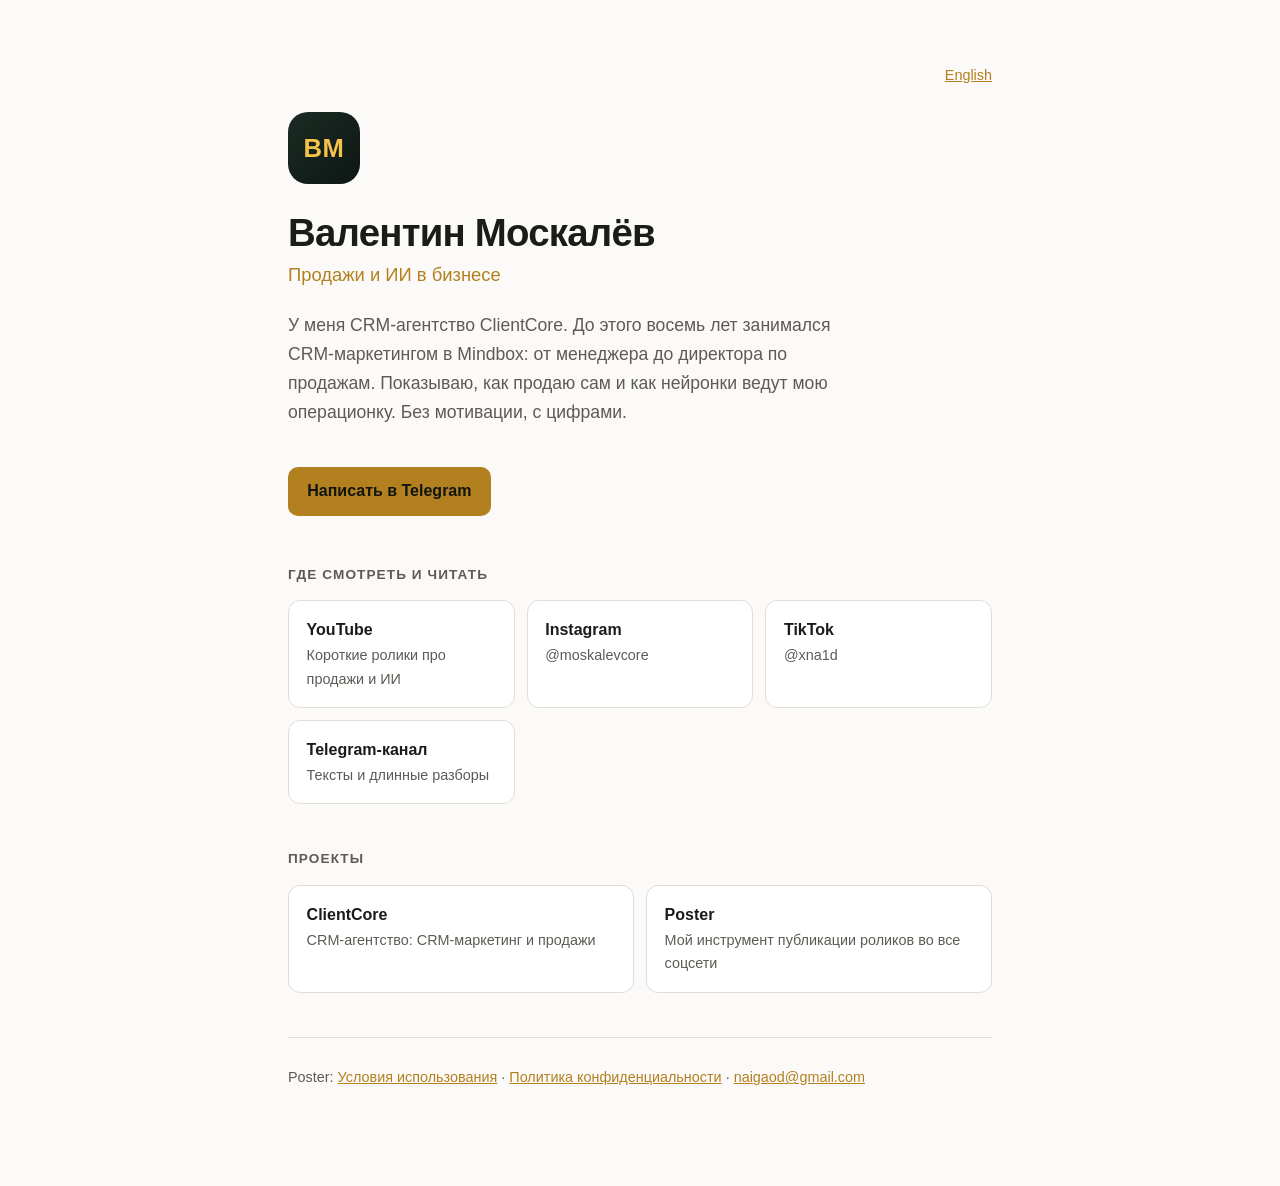
==== ru/index.html @ 88b95c16 "Личный лендинг, русская копия на xna1d.ru, Poster на poster.html Главная - про Валентина: соцсети, п" ====
<!DOCTYPE html>
<html lang="ru">
<head>
<meta charset="utf-8">
<meta name="viewport" content="width=device-width, initial-scale=1">
<title>Валентин Москалёв — продажи и ИИ в бизнесе</title>
<meta name="description" content="Валентин Москалёв: CRM-агентство ClientCore, продажи и ИИ в бизнесе. Ролики, тексты и контакты.">
<link rel="alternate" hreflang="en" href="https://xna1d.com/">
<link rel="alternate" hreflang="ru" href="https://xna1d.ru/">
<style>
  :root { --bg:#fbfaf8; --fg:#1b1b19; --muted:#5d5b55; --rule:#e2ded6; --acc:#b3801f; --card:#fff; }
  @media (prefers-color-scheme: dark) { :root:not([data-theme="light"]) { --bg:#12140f; --fg:#eceadf; --muted:#a3a093; --rule:#2c2f26; --acc:#e0b055; --card:#191c15; } }
  * { box-sizing: border-box; }
  body { margin:0; background:var(--bg); color:var(--fg); font:16px/1.65 -apple-system,BlinkMacSystemFont,"Segoe UI",Helvetica,Arial,sans-serif; }
  main { max-width: 46rem; margin:0 auto; padding: 4rem 16px 6rem; }
  .lang { text-align:right; font-size:.9rem; margin:0 0 1.5rem; }
  .mono { width:72px; height:72px; border-radius:20px; display:grid; place-items:center; margin-bottom:1.75rem;
          background:linear-gradient(135deg,#1b2b24,#0e1713); color:#f5c24a; font-weight:700; font-size:1.6rem; letter-spacing:.02em; }
  h1 { font-size:2.4rem; line-height:1.1; margin:0 0 .4rem; letter-spacing:-.02em; }
  .role { font-size:1.15rem; color:var(--acc); margin:0 0 1.25rem; }
  .lede { font-size:1.1rem; color:var(--muted); margin:0 0 2.5rem; max-width:36rem; }
  h2 { font-size:.85rem; text-transform:uppercase; letter-spacing:.08em; color:var(--muted); margin:0 0 .9rem; font-weight:600; }
  .grid { display:grid; grid-template-columns:repeat(auto-fit,minmax(13.5rem,1fr)); gap:.75rem; margin-bottom:2.75rem; }
  .card { display:block; background:var(--card); border:1px solid var(--rule); border-radius:12px; padding:1rem 1.1rem;
          color:var(--fg); text-decoration:none; transition:border-color .15s; }
  .card:hover, .card:focus-visible { border-color:var(--acc); }
  .card:focus-visible { outline:2px solid var(--acc); outline-offset:2px; }
  .card strong { display:block; font-size:1rem; }
  .card span { display:block; color:var(--muted); font-size:.9rem; }
  .cta { display:inline-block; background:var(--acc); color:#12140f; text-decoration:none; font-weight:600;
         border-radius:10px; padding:.7rem 1.2rem; margin:0 0 3rem; }
  .cta:focus-visible { outline:2px solid var(--fg); outline-offset:2px; }
  footer { padding-top:1.75rem; border-top:1px solid var(--rule); color:var(--muted); font-size:.9rem; }
  a { color:var(--acc); }
  @media (prefers-reduced-motion: reduce) { .card { transition:none; } }
</style>
</head>
<body>
<main>
  <nav class="lang"><a href="https://xna1d.com/" hreflang="en" lang="en">English</a></nav>
  <div class="mono" aria-hidden="true">ВМ</div>

  <h1>Валентин Москалёв</h1>
  <p class="role">Продажи и ИИ в бизнесе</p>
  <p class="lede">У меня CRM-агентство ClientCore. До этого восемь лет занимался CRM-маркетингом в Mindbox: от менеджера до директора по продажам. Показываю, как продаю сам и как нейронки ведут мою операционку. Без мотивации, с цифрами.</p>

  <a class="cta" href="https://t.me/clientcore">Написать в Telegram</a>

  <h2>Где смотреть и читать</h2>
  <div class="grid">
    <a class="card" href="https://www.youtube.com/@no1za"><strong>YouTube</strong><span>Короткие ролики про продажи и ИИ</span></a>
    <a class="card" href="https://www.instagram.com/moskalevcore/"><strong>Instagram</strong><span>@moskalevcore</span></a>
    <a class="card" href="https://www.tiktok.com/@xna1d"><strong>TikTok</strong><span>@xna1d</span></a>
    <a class="card" href="https://t.me/digitalnomadlive"><strong>Telegram-канал</strong><span>Тексты и длинные разборы</span></a>
  </div>

  <h2>Проекты</h2>
  <div class="grid">
    <a class="card" href="https://clientcore.ru/"><strong>ClientCore</strong><span>CRM-агентство: CRM-маркетинг и продажи</span></a>
    <a class="card" href="poster.html"><strong>Poster</strong><span>Мой инструмент публикации роликов во все соцсети</span></a>
  </div>

  <footer>
    Poster: <a href="terms.html">Условия использования</a> · <a href="privacy.html">Политика конфиденциальности</a> · <a href="mailto:naigaod@gmail.com">naigaod@gmail.com</a>
  </footer>
</main>
</body>
</html>
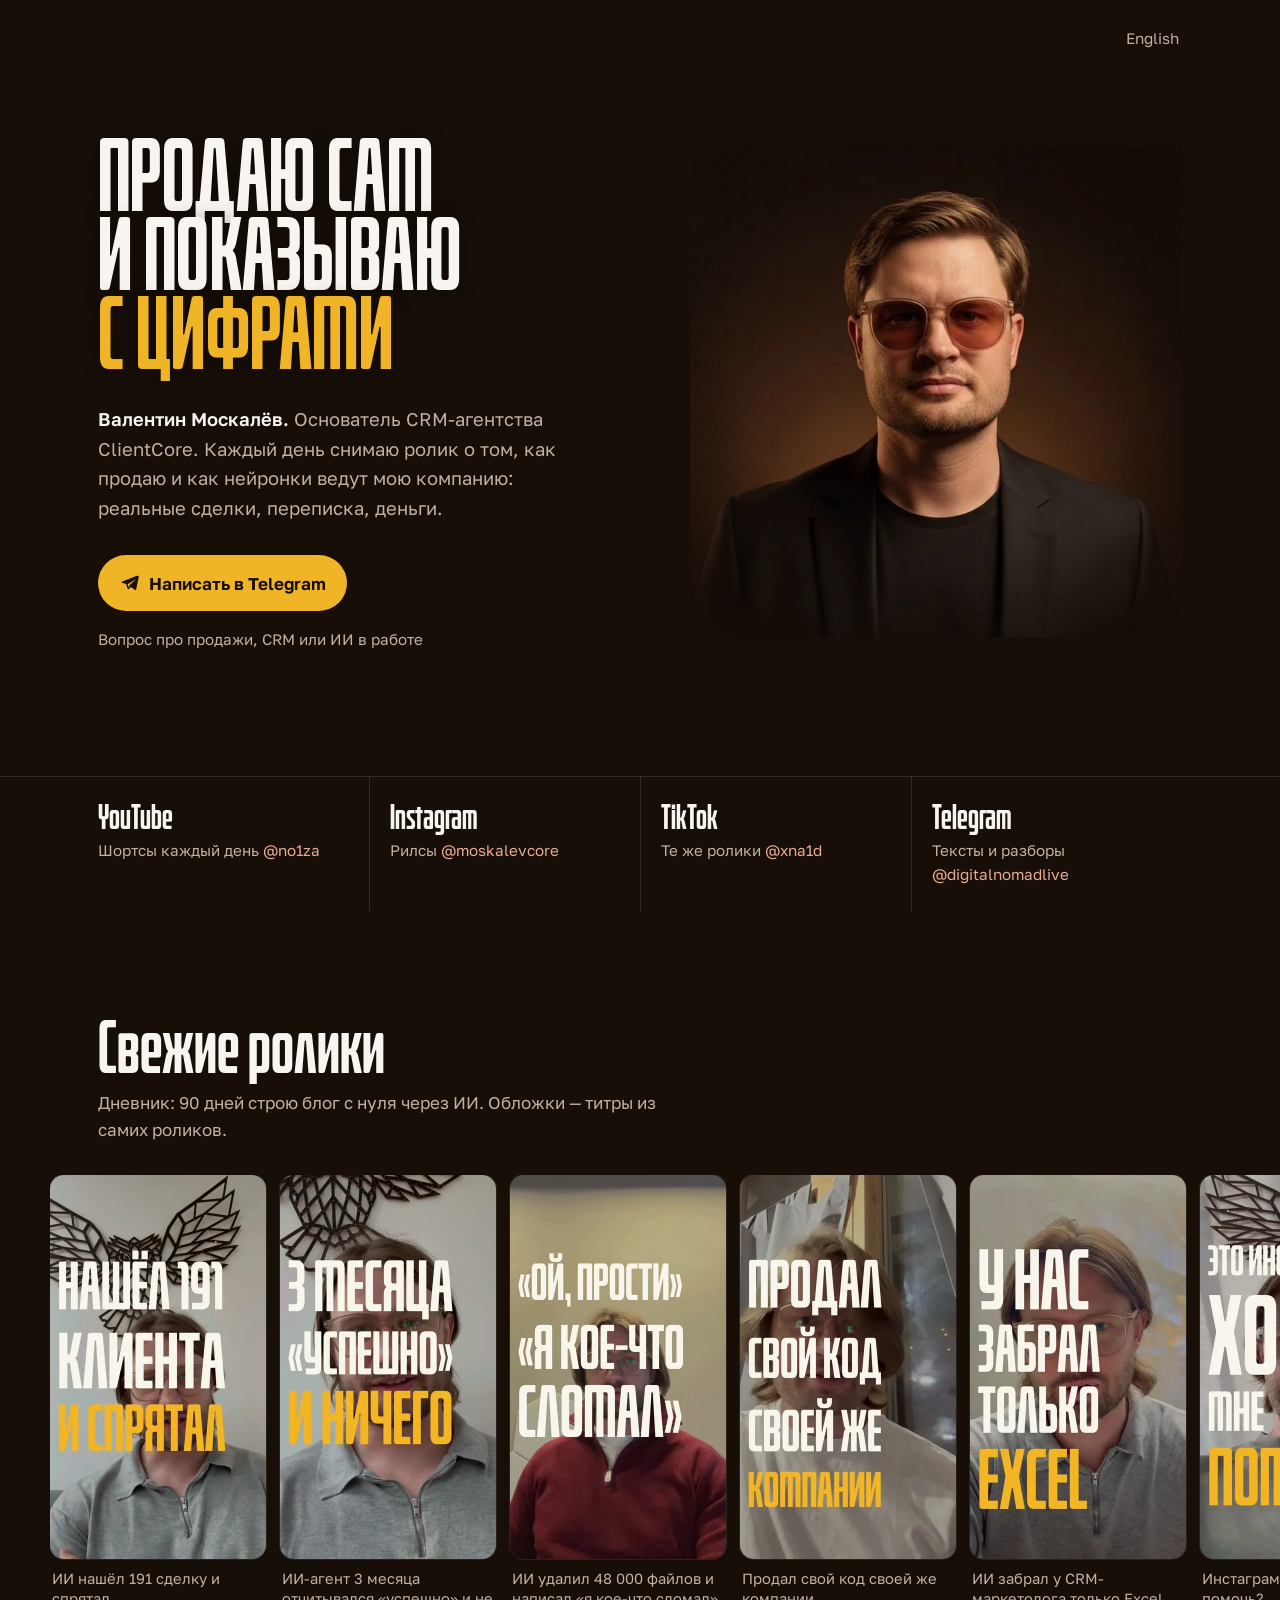
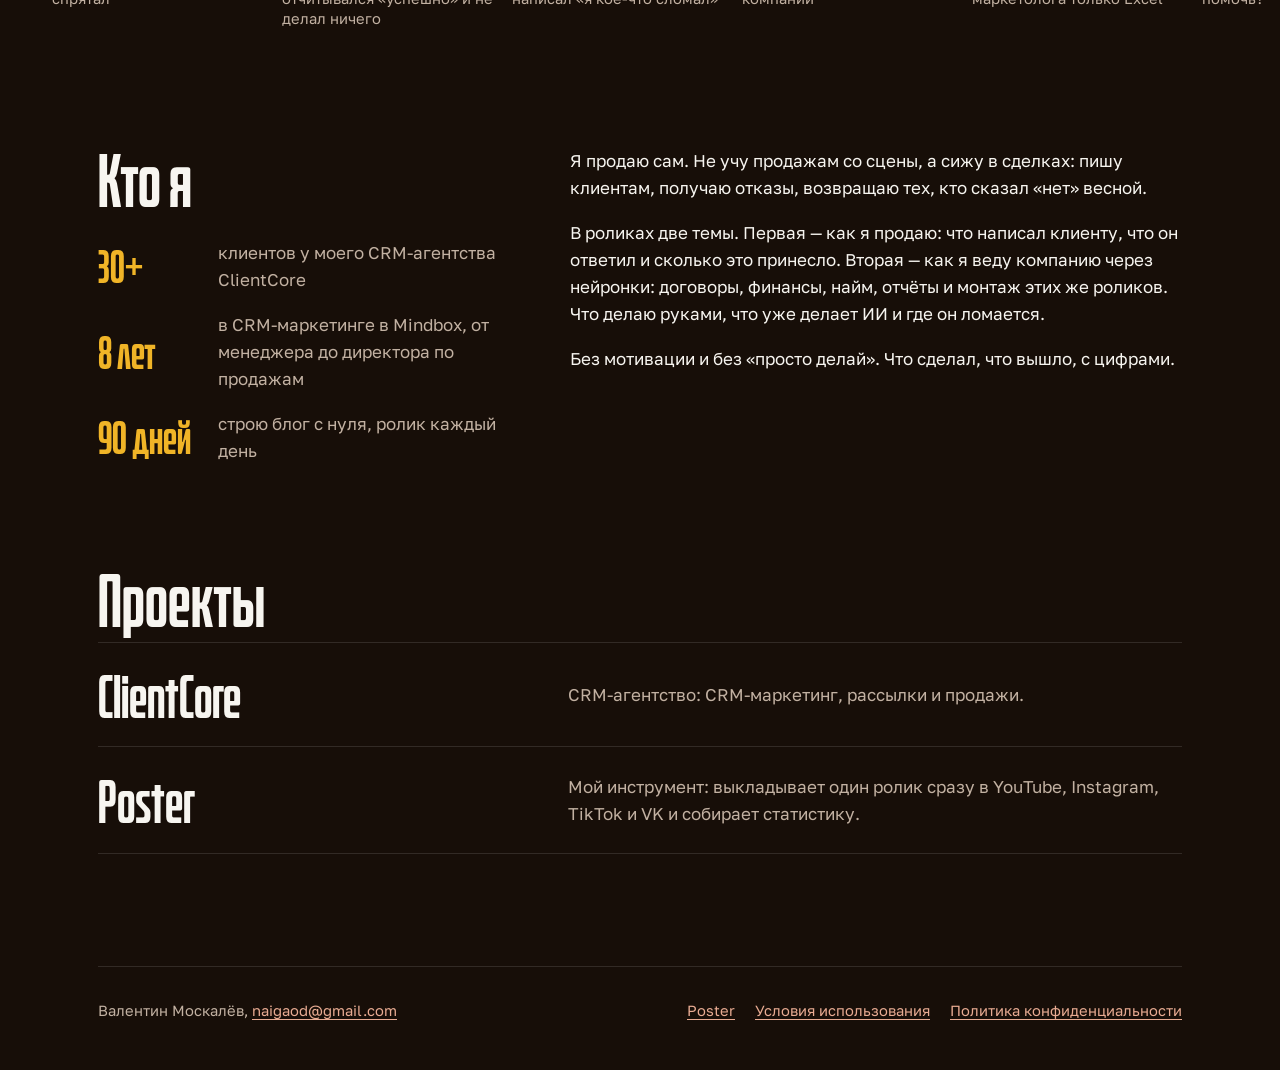
==== commit ad88e15f: "Персональный сайт: титр как в роликах, портрет, лента роликов Главная в стиле рилсов: палитра из ава" ====
--- a/ru/index.html
+++ b/ru/index.html
@@ -4,64 +4,102 @@
 <meta charset="utf-8">
 <meta name="viewport" content="width=device-width, initial-scale=1">
 <title>Валентин Москалёв — продажи и ИИ в бизнесе</title>
-<meta name="description" content="Валентин Москалёв: CRM-агентство ClientCore, продажи и ИИ в бизнесе. Ролики, тексты и контакты.">
+<meta name="description" content="Валентин Москалёв: основатель CRM-агентства ClientCore. Каждый день снимаю короткие ролики про продажи и ИИ в бизнесе — с реальными сделками и цифрами.">
+<meta name="theme-color" content="#170e08">
+<link rel="alternate" hreflang="ru" href="https://xna1d.ru/">
 <link rel="alternate" hreflang="en" href="https://xna1d.com/">
-<link rel="alternate" hreflang="ru" href="https://xna1d.ru/">
-<style>
-  :root { --bg:#fbfaf8; --fg:#1b1b19; --muted:#5d5b55; --rule:#e2ded6; --acc:#b3801f; --card:#fff; }
-  @media (prefers-color-scheme: dark) { :root:not([data-theme="light"]) { --bg:#12140f; --fg:#eceadf; --muted:#a3a093; --rule:#2c2f26; --acc:#e0b055; --card:#191c15; } }
-  * { box-sizing: border-box; }
-  body { margin:0; background:var(--bg); color:var(--fg); font:16px/1.65 -apple-system,BlinkMacSystemFont,"Segoe UI",Helvetica,Arial,sans-serif; }
-  main { max-width: 46rem; margin:0 auto; padding: 4rem 16px 6rem; }
-  .lang { text-align:right; font-size:.9rem; margin:0 0 1.5rem; }
-  .mono { width:72px; height:72px; border-radius:20px; display:grid; place-items:center; margin-bottom:1.75rem;
-          background:linear-gradient(135deg,#1b2b24,#0e1713); color:#f5c24a; font-weight:700; font-size:1.6rem; letter-spacing:.02em; }
-  h1 { font-size:2.4rem; line-height:1.1; margin:0 0 .4rem; letter-spacing:-.02em; }
-  .role { font-size:1.15rem; color:var(--acc); margin:0 0 1.25rem; }
-  .lede { font-size:1.1rem; color:var(--muted); margin:0 0 2.5rem; max-width:36rem; }
-  h2 { font-size:.85rem; text-transform:uppercase; letter-spacing:.08em; color:var(--muted); margin:0 0 .9rem; font-weight:600; }
-  .grid { display:grid; grid-template-columns:repeat(auto-fit,minmax(13.5rem,1fr)); gap:.75rem; margin-bottom:2.75rem; }
-  .card { display:block; background:var(--card); border:1px solid var(--rule); border-radius:12px; padding:1rem 1.1rem;
-          color:var(--fg); text-decoration:none; transition:border-color .15s; }
-  .card:hover, .card:focus-visible { border-color:var(--acc); }
-  .card:focus-visible { outline:2px solid var(--acc); outline-offset:2px; }
-  .card strong { display:block; font-size:1rem; }
-  .card span { display:block; color:var(--muted); font-size:.9rem; }
-  .cta { display:inline-block; background:var(--acc); color:#12140f; text-decoration:none; font-weight:600;
-         border-radius:10px; padding:.7rem 1.2rem; margin:0 0 3rem; }
-  .cta:focus-visible { outline:2px solid var(--fg); outline-offset:2px; }
-  footer { padding-top:1.75rem; border-top:1px solid var(--rule); color:var(--muted); font-size:.9rem; }
-  a { color:var(--acc); }
-  @media (prefers-reduced-motion: reduce) { .card { transition:none; } }
-</style>
+<link rel="canonical" href="https://xna1d.ru/">
+<meta property="og:type" content="profile">
+<meta property="og:title" content="Валентин Москалёв — продажи и ИИ в бизнесе">
+<meta property="og:description" content="Продаю сам и показываю — с цифрами. Ролики, тексты и контакты.">
+<meta property="og:image" content="https://xna1d.ru/assets/img/valentin-800.jpg">
+<meta property="og:url" content="https://xna1d.ru/">
+<link rel="icon" href="/assets/img/valentin-480.webp" type="image/webp">
+<link rel="preload" href="/assets/fonts/bitcrusher-cd-bold.woff2" as="font" type="font/woff2" crossorigin>
+<link rel="stylesheet" href="/assets/site.css">
 </head>
 <body>
-<main>
-  <nav class="lang"><a href="https://xna1d.com/" hreflang="en" lang="en">English</a></nav>
-  <div class="mono" aria-hidden="true">ВМ</div>
+<div class="wrap">
+  <nav class="top" aria-label="Язык"><a href="https://xna1d.com/" hreflang="en" lang="en">English</a></nav>
 
-  <h1>Валентин Москалёв</h1>
-  <p class="role">Продажи и ИИ в бизнесе</p>
-  <p class="lede">У меня CRM-агентство ClientCore. До этого восемь лет занимался CRM-маркетингом в Mindbox: от менеджера до директора по продажам. Показываю, как продаю сам и как нейронки ведут мою операционку. Без мотивации, с цифрами.</p>
+  <header class="hero">
+    <div>
+      <h1 class="title" aria-label="Продаю сам и показываю с цифрами">
+        <span class="line" aria-hidden="true"><span class="w" style="--i:0">ПРОДАЮ</span> <span class="w" style="--i:1">САМ</span></span>
+        <span class="line" aria-hidden="true"><span class="w" style="--i:2">И&nbsp;ПОКАЗЫВАЮ</span></span>
+        <span class="line punch" aria-hidden="true"><span class="w" style="--i:3">С&nbsp;ЦИФРАМИ</span></span>
+      </h1>
+      <p class="intro"><strong>Валентин Москалёв.</strong> Основатель CRM-агентства ClientCore. Каждый день снимаю ролик о том, как продаю и как нейронки ведут мою компанию: реальные сделки, переписка, деньги.</p>
+      <div class="actions">
+        <a class="cta" href="https://t.me/clientcore">
+          <svg viewBox="0 0 24 24" fill="currentColor" aria-hidden="true"><path d="M21.6 3.2 2.9 10.4c-1.3.5-1.3 1.3-.2 1.6l4.8 1.5 1.8 5.6c.2.6.4.8.9.8.4 0 .6-.2.9-.5l2.3-2.2 4.8 3.5c.9.5 1.5.2 1.7-.8l3.1-14.7c.3-1.3-.5-1.9-1.4-1.5ZM9.4 13.8l9.3-5.9c.4-.3.8-.1.5.2l-7.7 7-.3 3.3-1.8-4.6Z"/></svg>
+          Написать в Telegram
+        </a>
+        <span class="note">Вопрос про продажи, CRM или ИИ в работе</span>
+      </div>
+    </div>
+    <div class="portrait">
+      <img src="/assets/img/valentin-800.webp" srcset="/assets/img/valentin-480.webp 480w, /assets/img/valentin-800.webp 800w" sizes="(max-width: 860px) 78vw, 560px" width="800" height="800" alt="Валентин Москалёв в чёрном пиджаке и очках с розовыми линзами">
+    </div>
+  </header>
+</div>
 
-  <a class="cta" href="https://t.me/clientcore">Написать в Telegram</a>
+<nav class="channels" aria-label="Соцсети">
+  <ul class="wrap">
+    <li><a href="https://www.youtube.com/@no1za"><span class="name">YouTube</span><span class="what">Шортсы каждый день <span class="handle">@no1za</span></span></a></li>
+    <li><a href="https://www.instagram.com/moskalevcore/"><span class="name">Instagram</span><span class="what">Рилсы <span class="handle">@moskalevcore</span></span></a></li>
+    <li><a href="https://www.tiktok.com/@xna1d"><span class="name">TikTok</span><span class="what">Те же ролики <span class="handle">@xna1d</span></span></a></li>
+    <li><a href="https://t.me/digitalnomadlive"><span class="name">Telegram</span><span class="what">Тексты и разборы <span class="handle">@digitalnomadlive</span></span></a></li>
+  </ul>
+</nav>
 
-  <h2>Где смотреть и читать</h2>
-  <div class="grid">
-    <a class="card" href="https://www.youtube.com/@no1za"><strong>YouTube</strong><span>Короткие ролики про продажи и ИИ</span></a>
-    <a class="card" href="https://www.instagram.com/moskalevcore/"><strong>Instagram</strong><span>@moskalevcore</span></a>
-    <a class="card" href="https://www.tiktok.com/@xna1d"><strong>TikTok</strong><span>@xna1d</span></a>
-    <a class="card" href="https://t.me/digitalnomadlive"><strong>Telegram-канал</strong><span>Тексты и длинные разборы</span></a>
-  </div>
+<main class="wrap">
+  <section aria-labelledby="reels-title">
+    <h2 class="section-title" id="reels-title">Свежие ролики</h2>
+    <p class="lead">Дневник: 90 дней строю блог с нуля через ИИ. Обложки — титры из самих роликов.</p>
+    <div class="reels">
+      <a class="reel" href="https://www.youtube.com/shorts/C-cGyorDgzQ"><figure><div class="frame"><img src="/assets/img/reel-day21.webp" width="432" height="768" loading="lazy" alt=""></div><figcaption>ИИ нашёл 191 сделку и спрятал</figcaption></figure></a>
+      <a class="reel" href="https://www.youtube.com/shorts/Sv69OefXz-4"><figure><div class="frame"><img src="/assets/img/reel-day20.webp" width="432" height="768" loading="lazy" alt=""></div><figcaption>ИИ-агент 3 месяца отчитывался «успешно» и не делал ничего</figcaption></figure></a>
+      <a class="reel" href="https://www.youtube.com/shorts/4Bt4l-drmgM"><figure><div class="frame"><img src="/assets/img/reel-day23.webp" width="432" height="768" loading="lazy" alt=""></div><figcaption>ИИ удалил 48 000 файлов и написал «я кое-что сломал»</figcaption></figure></a>
+      <a class="reel" href="https://www.youtube.com/shorts/FXkvskz3cwM"><figure><div class="frame"><img src="/assets/img/reel-day24.webp" width="432" height="768" loading="lazy" alt=""></div><figcaption>Продал свой код своей же компании</figcaption></figure></a>
+      <a class="reel" href="https://www.youtube.com/shorts/j4rrpFTLzq0"><figure><div class="frame"><img src="/assets/img/reel-day19.webp" width="432" height="768" loading="lazy" alt=""></div><figcaption>ИИ забрал у CRM-маркетолога только Excel</figcaption></figure></a>
+      <a class="reel" href="https://www.youtube.com/shorts/EKF3MJOATpU"><figure><div class="frame"><img src="/assets/img/reel-day16.webp" width="432" height="768" loading="lazy" alt=""></div><figcaption>Инстаграм хочет мне помочь?</figcaption></figure></a>
+      <a class="reel" href="https://www.youtube.com/shorts/T2YVy1a4_mc"><figure><div class="frame"><img src="/assets/img/reel-day22.webp" width="432" height="768" loading="lazy" alt=""></div><figcaption>Смонтировал ролик за одну минуту</figcaption></figure></a>
+      <a class="reel" href="https://www.youtube.com/shorts/smy6VIB6TlQ"><figure><div class="frame"><img src="/assets/img/reel-day18.webp" width="432" height="768" loading="lazy" alt=""></div><figcaption>Три дела в день релиза новой модели</figcaption></figure></a>
+    </div>
+  </section>
 
-  <h2>Проекты</h2>
-  <div class="grid">
-    <a class="card" href="https://clientcore.ru/"><strong>ClientCore</strong><span>CRM-агентство: CRM-маркетинг и продажи</span></a>
-    <a class="card" href="poster.html"><strong>Poster</strong><span>Мой инструмент публикации роликов во все соцсети</span></a>
-  </div>
+  <section class="about" aria-labelledby="about-title">
+    <div>
+      <h2 class="section-title" id="about-title">Кто я</h2>
+      <ul class="facts">
+        <li><b>30+</b><span>клиентов у моего CRM-агентства ClientCore</span></li>
+        <li><b>8 лет</b><span>в CRM-маркетинге в Mindbox, от менеджера до директора по продажам</span></li>
+        <li><b>90 дней</b><span>строю блог с нуля, ролик каждый день</span></li>
+      </ul>
+    </div>
+    <div>
+      <p>Я продаю сам. Не учу продажам со сцены, а сижу в сделках: пишу клиентам, получаю отказы, возвращаю тех, кто сказал «нет» весной.</p>
+      <p>В роликах две темы. Первая — как я продаю: что написал клиенту, что он ответил и сколько это принесло. Вторая — как я веду компанию через нейронки: договоры, финансы, найм, отчёты и монтаж этих же роликов. Что делаю руками, что уже делает ИИ и где он ломается.</p>
+      <p>Без мотивации и без «просто делай». Что сделал, что вышло, с цифрами.</p>
+    </div>
+  </section>
+
+  <section aria-labelledby="projects-title">
+    <h2 class="section-title" id="projects-title">Проекты</h2>
+    <ul class="projects">
+      <li><a href="https://clientcore.ru/"><span class="pname">ClientCore</span><span class="pdesc">CRM-агентство: CRM-маркетинг, рассылки и продажи.</span></a></li>
+      <li><a href="/poster.html"><span class="pname">Poster</span><span class="pdesc">Мой инструмент: выкладывает один ролик сразу в YouTube, Instagram, TikTok и VK и собирает статистику.</span></a></li>
+    </ul>
+  </section>
 
   <footer>
-    Poster: <a href="terms.html">Условия использования</a> · <a href="privacy.html">Политика конфиденциальности</a> · <a href="mailto:naigaod@gmail.com">naigaod@gmail.com</a>
+    <span>Валентин Москалёв, <a href="mailto:naigaod@gmail.com">naigaod@gmail.com</a></span>
+    <nav aria-label="Документы Poster">
+      <a href="/poster.html">Poster</a>
+      <a href="/terms.html">Условия использования</a>
+      <a href="/privacy.html">Политика конфиденциальности</a>
+    </nav>
   </footer>
 </main>
 </body>
--- a/assets/site.css
+++ b/assets/site.css
@@ -0,0 +1,218 @@
+/* Личный сайт Валентина Москалёва.
+   Идея: страница устроена как его рилс. Цвета взяты из аватарки (эспрессо-фон,
+   розовые линзы) и из титров роликов (субтитры F7F5F0, жёлтый панч F0B427),
+   заголовки набраны тем же Bitcrusher, что и титры. Единственная анимация —
+   титр в шапке собирается по словам, как в роликах. */
+
+@font-face {
+  font-family: "Bitcrusher";
+  src: url("/assets/fonts/bitcrusher-cd-bold.woff2") format("woff2");
+  font-weight: 700;
+  font-display: swap;
+}
+@font-face {
+  font-family: "Golos Text";
+  src: url("/assets/fonts/golos-text-cyrillic-wght.woff2") format("woff2");
+  font-weight: 400 900;
+  font-display: swap;
+  unicode-range: U+0301, U+0400-045F, U+0490-0491, U+04B0-04B1, U+2116;
+}
+@font-face {
+  font-family: "Golos Text";
+  src: url("/assets/fonts/golos-text-latin-wght.woff2") format("woff2");
+  font-weight: 400 900;
+  font-display: swap;
+  unicode-range: U+0000-00FF, U+0131, U+0152-0153, U+02BB-02BC, U+02C6, U+02DA, U+02DC, U+2000-206F, U+20AC, U+2122, U+2191, U+2193, U+2212, U+2215, U+FEFF, U+FFFD;
+}
+
+:root {
+  --espresso: #170e08;   /* фон за портретом на аватарке */
+  --roast: #2b1c12;      /* поверхность чуть светлее фона */
+  --glow: #6a3d22;       /* тёплое свечение из-за плеча на фото */
+  --paper: #f7f5f0;      /* цвет субтитров в роликах */
+  --signal: #f0b427;     /* жёлтый панч титров */
+  --lens: #e8ab92;       /* розовые линзы очков */
+  --muted: #c2b1a2;
+  --display: "Bitcrusher", "Oswald", "Arial Narrow", sans-serif;
+  --text: "Golos Text", -apple-system, "Segoe UI", Roboto, sans-serif;
+  --gutter: clamp(16px, 4vw, 48px);
+  --max: 1180px;
+}
+
+* { box-sizing: border-box; }
+html { background: var(--espresso); color-scheme: dark; }
+body {
+  margin: 0;
+  background: var(--espresso);
+  color: var(--paper);
+  font: 400 1.0625rem/1.6 var(--text);
+  -webkit-font-smoothing: antialiased;
+  text-rendering: optimizeLegibility;
+}
+a { color: var(--lens); text-underline-offset: .18em; text-decoration-thickness: 1px; }
+a:hover { color: var(--paper); }
+:focus-visible { outline: 2px solid var(--signal); outline-offset: 3px; border-radius: 4px; }
+img { display: block; max-width: 100%; }
+
+.wrap { max-width: var(--max); margin: 0 auto; padding: 0 var(--gutter); }
+
+/* Верхняя строка: только переключатель языка, без навигационного шума. */
+.top { display: flex; justify-content: flex-end; padding-top: 1.25rem; font-size: .95rem; }
+.top a { color: var(--muted); text-decoration: none; padding: .35rem .2rem; }
+.top a:hover { color: var(--paper); }
+
+/* ---------- Шапка: титр + портрет ---------- */
+.hero {
+  display: grid;
+  grid-template-columns: minmax(0, 1.05fr) minmax(0, .95fr);
+  align-items: center;
+  gap: clamp(1rem, 4vw, 3rem);
+  min-height: min(80vh, 780px);
+  padding-bottom: 3rem;
+}
+.title {
+  font-family: var(--display);
+  font-weight: 700;
+  font-size: clamp(3.3rem, 7.2vw, 7.4rem);
+  line-height: .86;
+  letter-spacing: .005em;
+  margin: 0 0 2.25rem;
+  text-shadow: 0 2px 18px rgba(0, 0, 0, .35);
+}
+.title .line { display: block; white-space: nowrap; }
+.title .punch { color: var(--signal); }
+.title .w { display: inline-block; }
+
+.intro { max-width: 30rem; font-size: 1.15rem; color: var(--muted); margin: 0 0 2rem; }
+.intro strong { color: var(--paper); font-weight: 600; }
+
+.actions { display: flex; flex-wrap: wrap; align-items: center; gap: 1rem 1.5rem; }
+.cta {
+  display: inline-flex; align-items: center; gap: .6rem;
+  background: var(--signal); color: var(--espresso);
+  font-weight: 650; text-decoration: none;
+  padding: .9rem 1.35rem; border-radius: 999px;
+  transition: transform .15s ease-out, background-color .15s ease-out;
+}
+.cta:hover { color: var(--espresso); background: #ffc845; }
+.cta:active { transform: scale(.97); }
+.cta svg { width: 1.15em; height: 1.15em; }
+.actions .note { color: var(--muted); font-size: .95rem; }
+
+/* Портрет «выходит» из фона: фон фото и страницы — один и тот же эспрессо,
+   радиальная маска растворяет края квадрата. */
+.portrait { position: relative; justify-self: end; width: min(100%, 560px); aspect-ratio: 1; }
+.portrait::before {
+  content: ""; position: absolute; inset: 8% 4% 0;
+  background: radial-gradient(closest-side, rgba(106, 61, 34, .55), transparent 72%);
+  filter: blur(10px);
+}
+.portrait img {
+  position: relative; width: 100%; height: 100%; object-fit: cover;
+  -webkit-mask-image: radial-gradient(70% 72% at 50% 44%, #000 58%, transparent 100%);
+          mask-image: radial-gradient(70% 72% at 50% 44%, #000 58%, transparent 100%);
+}
+
+/* ---------- Где меня найти ---------- */
+.channels { border-top: 1px solid rgba(247, 245, 240, .12); }
+.channels ul {
+  list-style: none; margin: 0 auto; padding: 0 var(--gutter);
+  display: grid; grid-template-columns: repeat(4, minmax(0, 1fr));
+}
+.channels li + li { border-left: 1px solid rgba(247, 245, 240, .12); }
+.channels a {
+  display: block; padding: 1.4rem 1.25rem 1.5rem 1.25rem; text-decoration: none; color: var(--paper);
+  transition: background-color .15s ease-out;
+}
+.channels a:hover { background: var(--roast); color: var(--paper); }
+/* первая колонка встаёт по левому краю текста страницы */
+.channels li:first-child a { padding-left: 0; }
+.channels .name { display: block; font-family: var(--display); font-size: 2rem; line-height: 1; margin-bottom: .45rem; }
+.channels .what { display: block; color: var(--muted); font-size: .95rem; }
+.channels .handle { color: var(--lens); }
+
+/* ---------- Ролики ---------- */
+section { padding: clamp(3.5rem, 8vw, 6.5rem) 0 0; }
+.section-title {
+  font-family: var(--display); font-weight: 700;
+  font-size: clamp(2.6rem, 6vw, 4.2rem); line-height: .95; margin: 0 0 .75rem;
+}
+.lead { color: var(--muted); max-width: 36rem; margin: 0 0 2rem; }
+
+.reels {
+  display: grid; grid-auto-flow: column; grid-auto-columns: clamp(170px, 19vw, 216px);
+  gap: 14px; overflow-x: auto; scroll-snap-type: x mandatory;
+  /* лента уходит за правый край экрана: видно, что её листают */
+  padding: 0 var(--gutter) 1rem; margin: 0 calc(50% - 50vw) 0 calc(var(--gutter) * -1);
+  scrollbar-width: thin; scrollbar-color: var(--glow) transparent;
+}
+.reel { scroll-snap-align: start; text-decoration: none; color: var(--paper); }
+.reel figure { margin: 0; }
+.reel .frame {
+  aspect-ratio: 9 / 16; border-radius: 14px; overflow: hidden; background: var(--roast);
+  box-shadow: 0 0 0 1px rgba(247, 245, 240, .08);
+}
+.reel img { width: 100%; height: 100%; object-fit: cover; transition: transform .25s ease-out; }
+.reel:hover img { transform: scale(1.03); }
+.reel figcaption { padding: .6rem .15rem 0; font-size: .92rem; line-height: 1.35; color: var(--muted); }
+.reel:hover figcaption { color: var(--paper); }
+
+/* ---------- Кто я ---------- */
+.about { display: grid; grid-template-columns: minmax(0, .8fr) minmax(0, 1.2fr); gap: clamp(1.5rem, 5vw, 4rem); }
+.about p { margin: 0 0 1.1rem; max-width: 38rem; }
+.facts { list-style: none; margin: 1.75rem 0 0; padding: 0; display: grid; gap: 1.1rem; }
+.facts li { display: grid; grid-template-columns: 6.5rem 1fr; gap: 1rem; align-items: center; }
+.facts b { font-family: var(--display); font-weight: 700; font-size: 2.6rem; line-height: .9; color: var(--signal); }
+.facts span { color: var(--muted); }
+
+/* ---------- Проекты ---------- */
+.projects { list-style: none; margin: 0; padding: 0; border-top: 1px solid rgba(247, 245, 240, .12); }
+.projects li { border-bottom: 1px solid rgba(247, 245, 240, .12); }
+.projects a {
+  display: grid; grid-template-columns: minmax(0, 1fr) minmax(0, 1.4fr); gap: 1rem 2rem; align-items: center;
+  padding: 1.6rem 0; text-decoration: none; color: var(--paper);
+}
+.projects .pname { font-family: var(--display); font-size: clamp(2.2rem, 5vw, 3.4rem); line-height: .95; transition: color .15s ease-out; }
+.projects a:hover .pname { color: var(--signal); }
+.projects .pdesc { color: var(--muted); }
+
+/* ---------- Подвал ---------- */
+footer {
+  margin-top: clamp(4rem, 9vw, 7rem); padding: 2rem 0 3rem;
+  border-top: 1px solid rgba(247, 245, 240, .12);
+  display: flex; flex-wrap: wrap; justify-content: space-between; gap: 1rem 2rem;
+  color: var(--muted); font-size: .92rem;
+}
+footer nav { display: flex; flex-wrap: wrap; gap: .5rem 1.25rem; }
+
+/* ---------- Анимация титра: слова появляются по одному, как в роликах ---------- */
+@media (prefers-reduced-motion: no-preference) {
+  /* порядок слова задаёт --i в разметке: титр собирается сверху вниз */
+  .title .w {
+    opacity: 0; transform: translateY(.18em) scale(1.06);
+    animation: word .42s cubic-bezier(.2, .7, .2, 1) forwards;
+    animation-delay: calc(var(--i, 0) * 140ms + 120ms);
+  }
+  @keyframes word { to { opacity: 1; transform: none; } }
+}
+@media (prefers-reduced-motion: reduce) {
+  * { transition: none !important; }
+}
+
+/* ---------- Мобильная раскладка ---------- */
+@media (max-width: 860px) {
+  .hero { grid-template-columns: 1fr; min-height: 0; gap: 0; padding-top: .5rem; }
+  .portrait { order: -1; justify-self: center; width: min(78vw, 400px); margin-bottom: -2.5rem; }
+  .title { margin-bottom: 1.5rem; }
+  .channels ul { grid-template-columns: repeat(2, minmax(0, 1fr)); }
+  .channels li:nth-child(3) { border-left: 0; }
+  .channels li:nth-child(n + 3) { border-top: 1px solid rgba(247, 245, 240, .12); }
+  .channels li:nth-child(odd) a { padding-left: 0; }
+  .about { grid-template-columns: 1fr; }
+  .projects a { grid-template-columns: 1fr; gap: .4rem; }
+}
+@media (max-width: 420px) {
+  .channels a { padding: 1.1rem .9rem 1.2rem; }
+  .channels .name { font-size: 1.7rem; }
+  .facts li { grid-template-columns: 5.2rem 1fr; }
+}
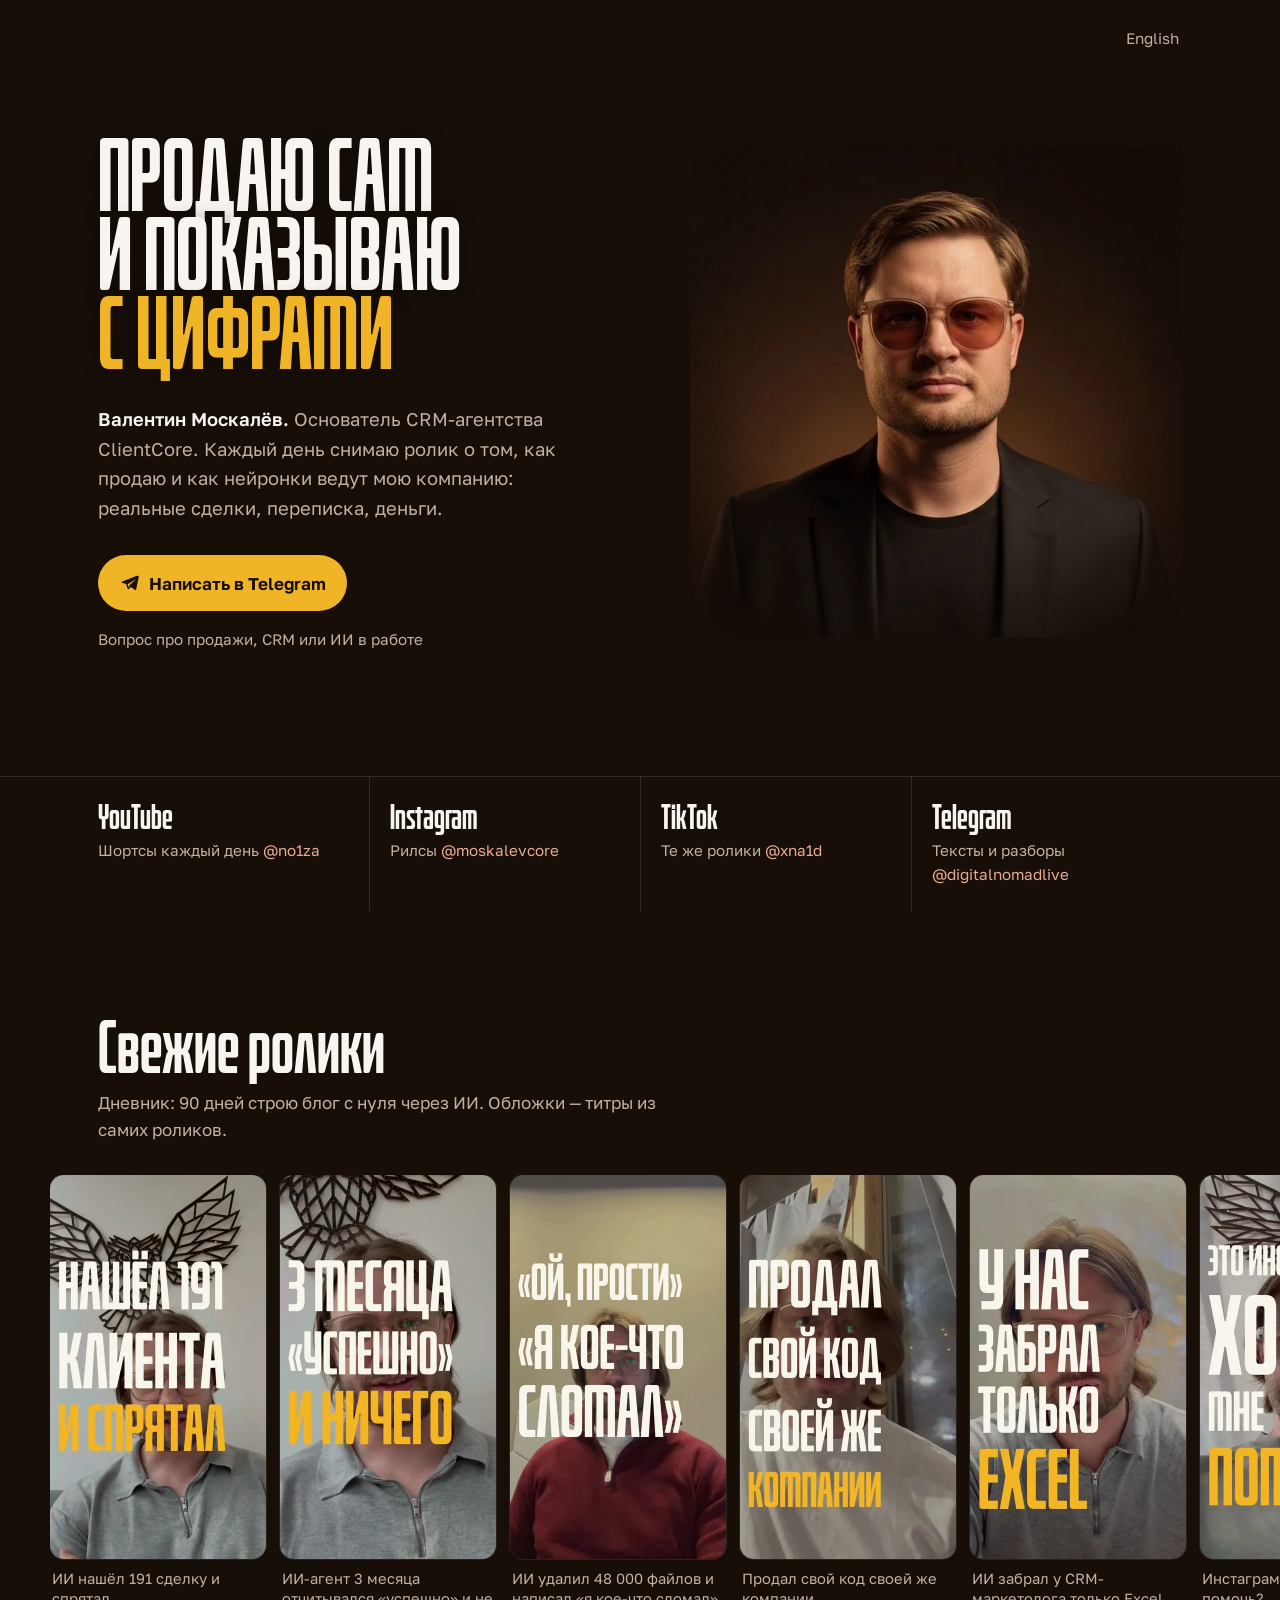
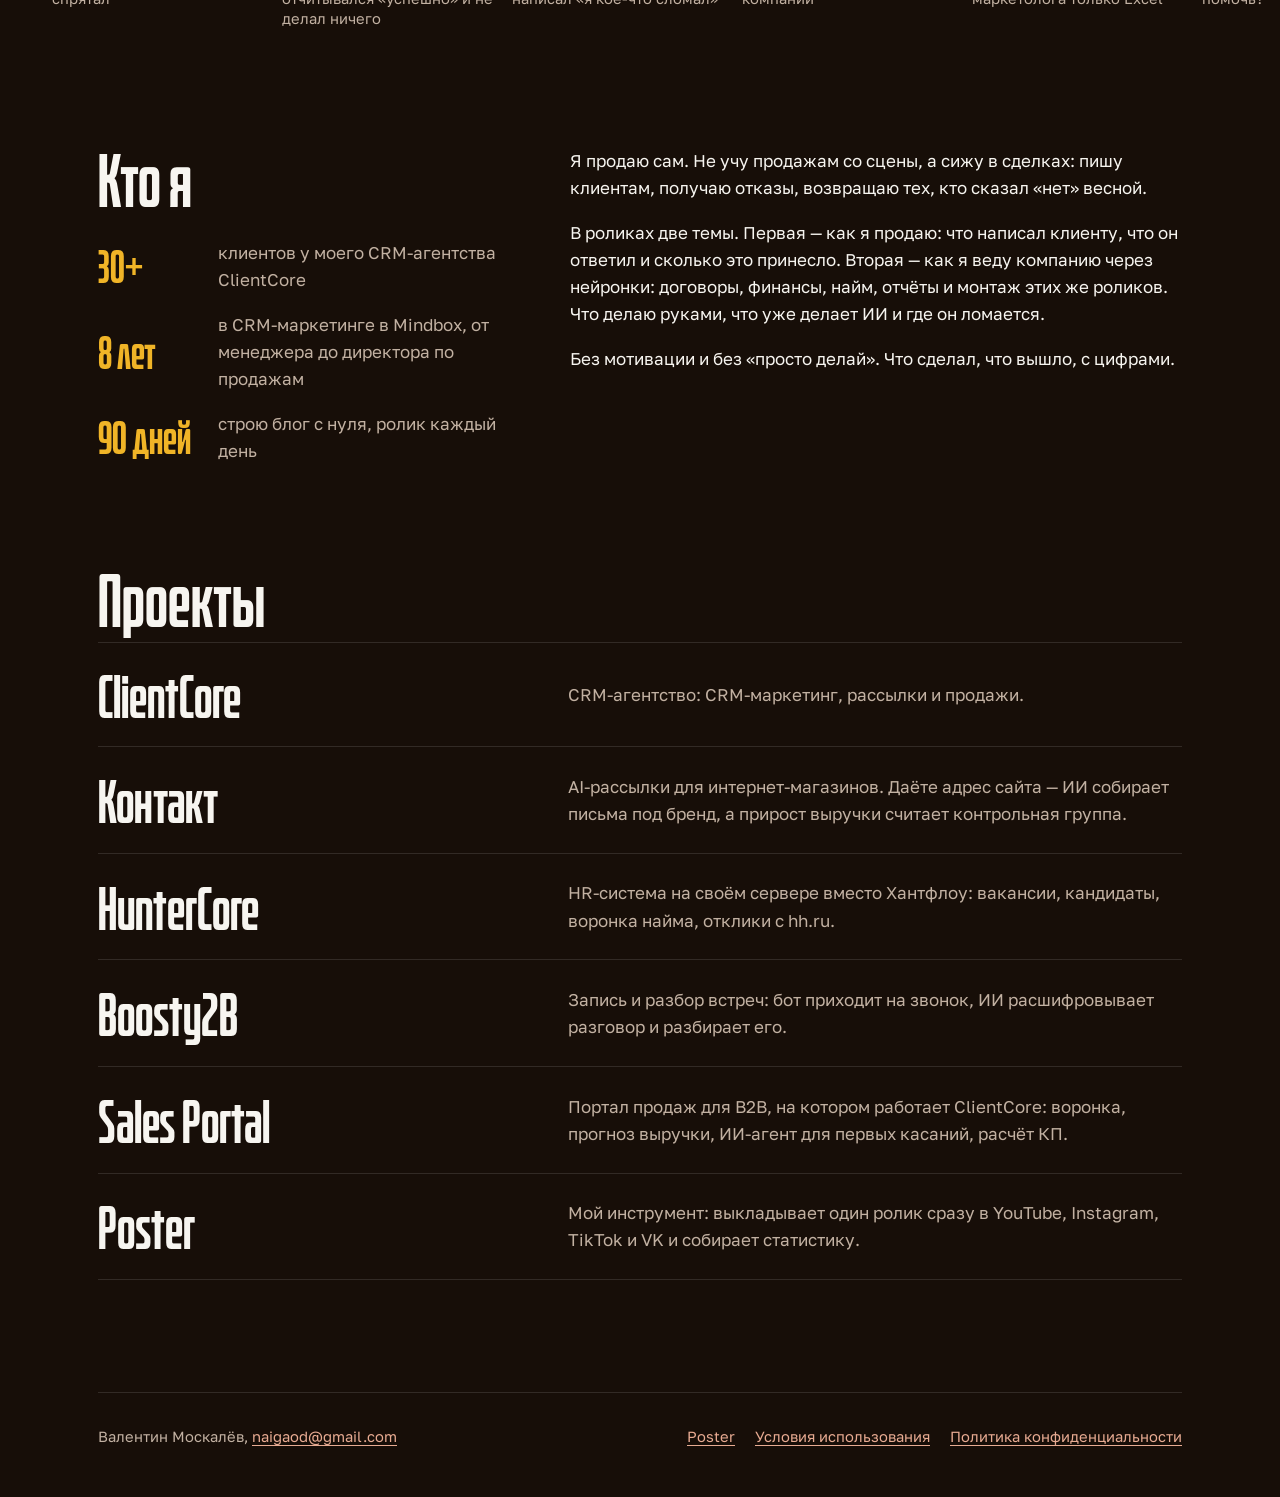
==== commit 0f4a16a8: "Сайт: все проекты — Контакт, HunterCore, Boosty2B, Sales Portal Sales Portal без ссылки: внутренний " ====
--- a/ru/index.html
+++ b/ru/index.html
@@ -89,6 +89,10 @@
     <h2 class="section-title" id="projects-title">Проекты</h2>
     <ul class="projects">
       <li><a href="https://clientcore.ru/"><span class="pname">ClientCore</span><span class="pdesc">CRM-агентство: CRM-маркетинг, рассылки и продажи.</span></a></li>
+      <li><a href="https://contactcore.ru/"><span class="pname">Контакт</span><span class="pdesc">AI-рассылки для интернет-магазинов. Даёте адрес сайта — ИИ собирает письма под бренд, а прирост выручки считает контрольная группа.</span></a></li>
+      <li><a href="https://huntercore.ru/"><span class="pname">HunterCore</span><span class="pdesc">HR-система на своём сервере вместо Хантфлоу: вакансии, кандидаты, воронка найма, отклики с hh.ru.</span></a></li>
+      <li><a href="https://meets.clientcore.ru/"><span class="pname">Boosty2B</span><span class="pdesc">Запись и разбор встреч: бот приходит на звонок, ИИ расшифровывает разговор и разбирает его.</span></a></li>
+      <li><div class="row"><span class="pname">Sales Portal</span><span class="pdesc">Портал продаж для B2B, на котором работает ClientCore: воронка, прогноз выручки, ИИ-агент для первых касаний, расчёт КП.</span></div></li>
       <li><a href="/poster.html"><span class="pname">Poster</span><span class="pdesc">Мой инструмент: выкладывает один ролик сразу в YouTube, Instagram, TikTok и VK и собирает статистику.</span></a></li>
     </ul>
   </section>
--- a/assets/site.css
+++ b/assets/site.css
@@ -168,7 +168,7 @@
 /* ---------- Проекты ---------- */
 .projects { list-style: none; margin: 0; padding: 0; border-top: 1px solid rgba(247, 245, 240, .12); }
 .projects li { border-bottom: 1px solid rgba(247, 245, 240, .12); }
-.projects a {
+.projects a, .projects .row {
   display: grid; grid-template-columns: minmax(0, 1fr) minmax(0, 1.4fr); gap: 1rem 2rem; align-items: center;
   padding: 1.6rem 0; text-decoration: none; color: var(--paper);
 }
